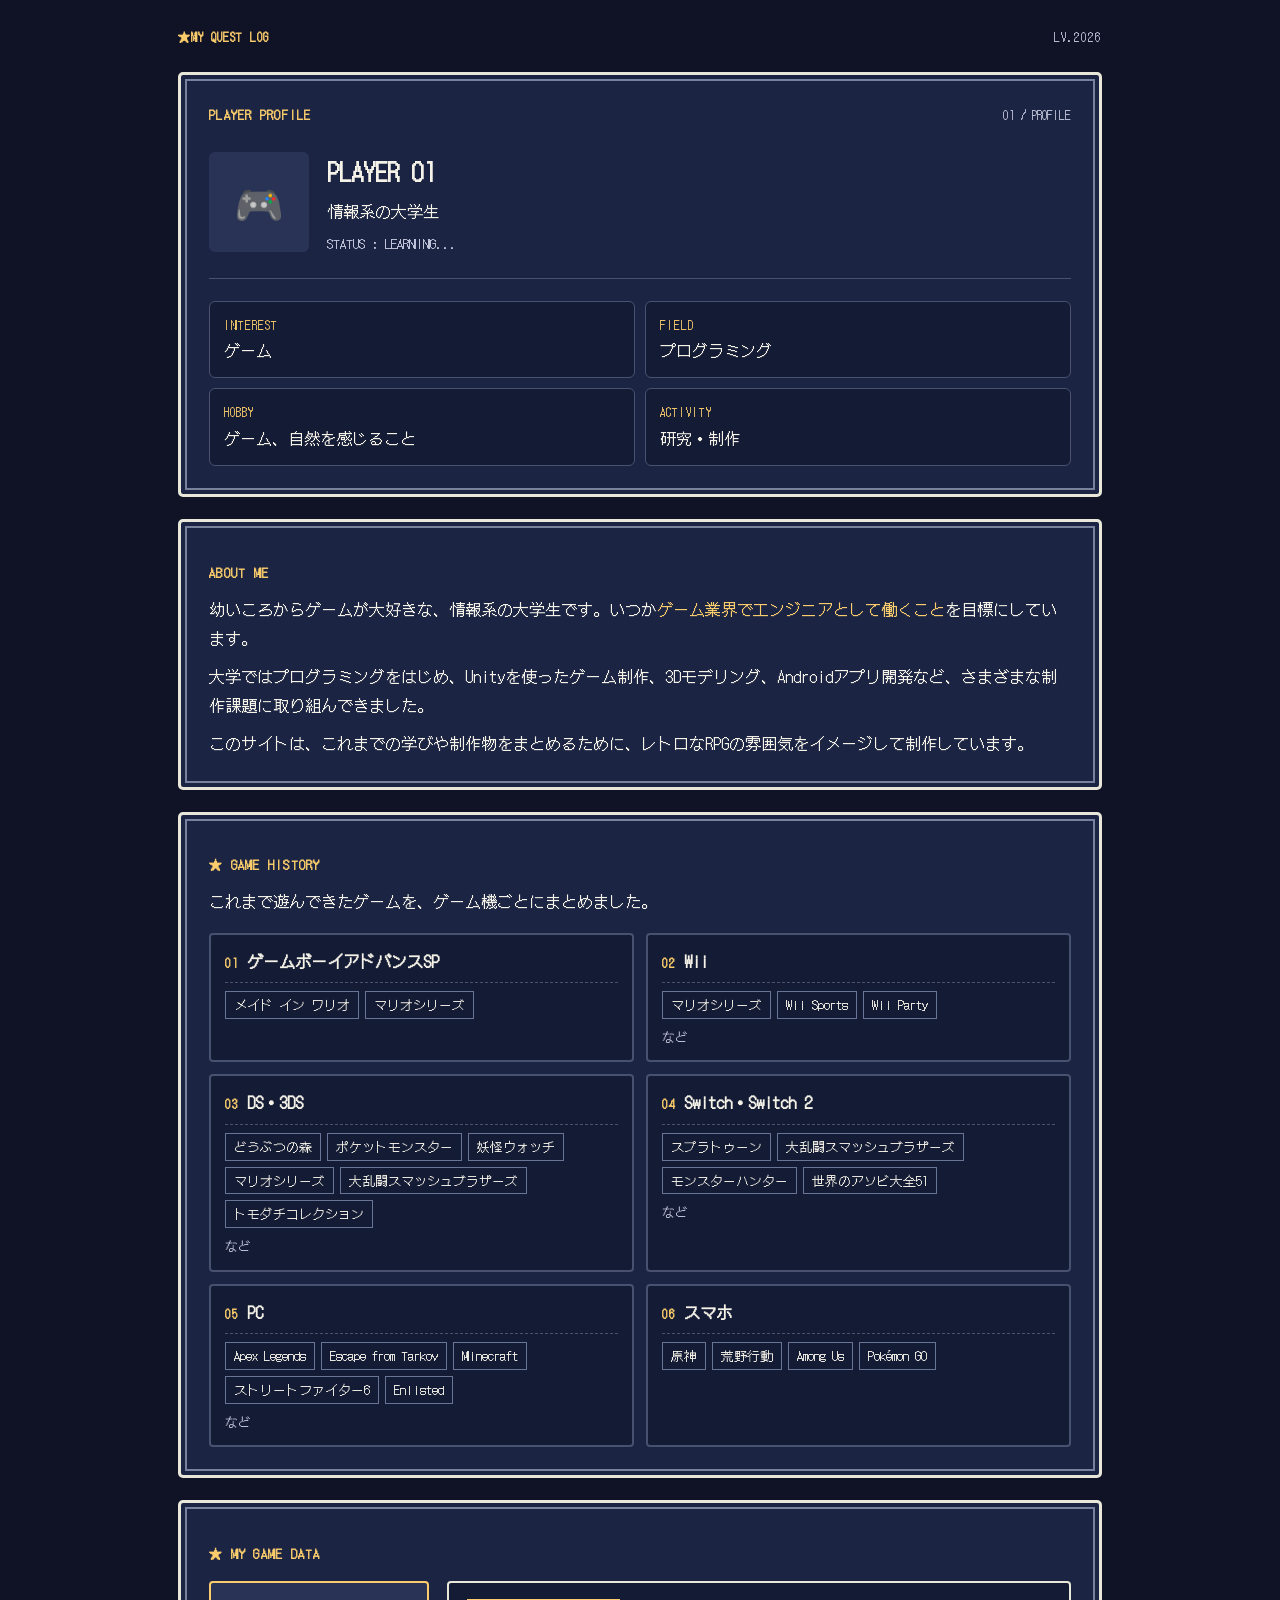
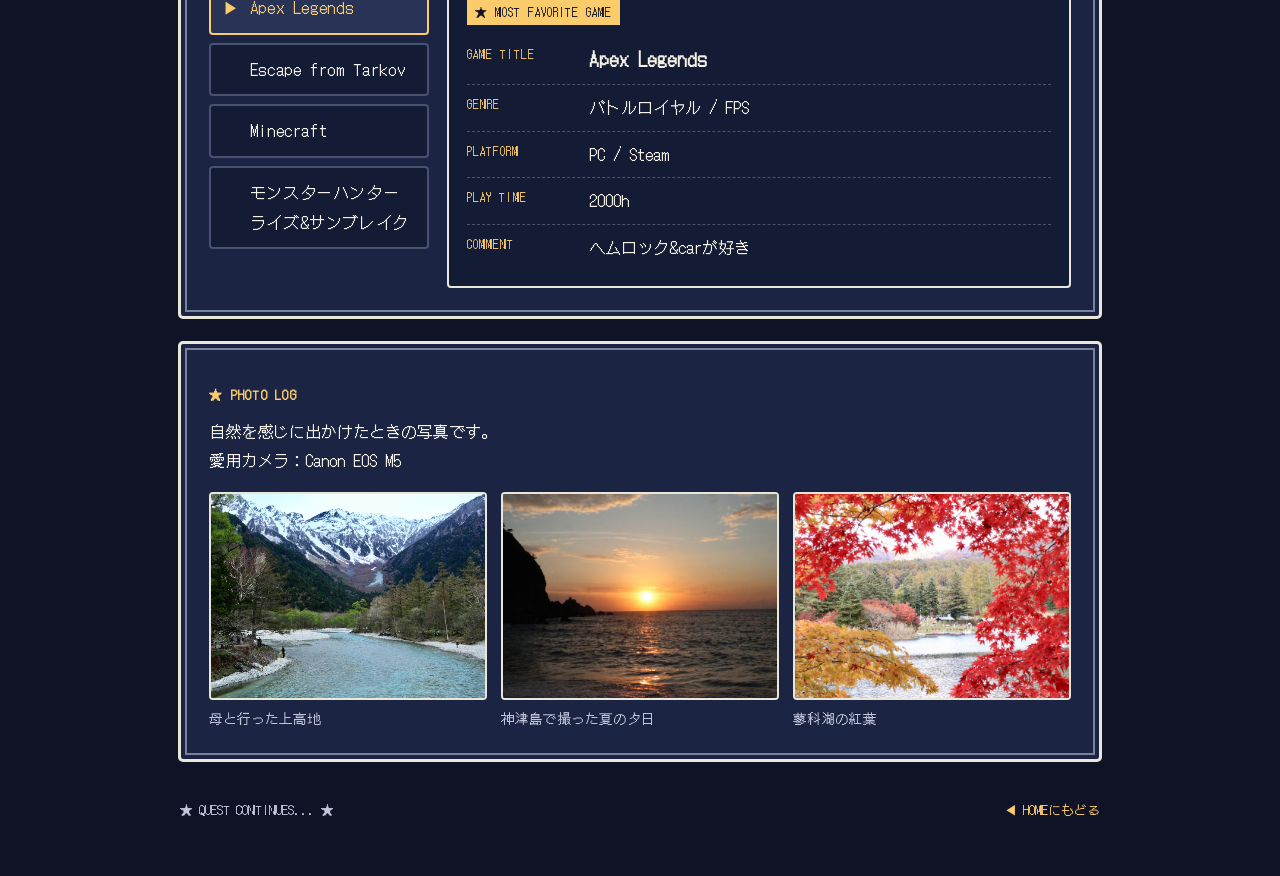
==== player.html @ a6760863 "Initial commit" ====
<!DOCTYPE html>
<html lang="ja">
<head>
    <meta charset="UTF-8">
    <meta name="viewport" content="width=device-width, initial-scale=1.0">
    <meta name="robots" content="noindex, nofollow">
    <meta name="theme-color" content="#101326">

    <title>PLAYER | MY QUEST LOG</title>

    <link rel="preconnect" href="https://fonts.googleapis.com">
    <link rel="preconnect" href="https://fonts.gstatic.com" crossorigin>
    <link rel="stylesheet" href="https://fonts.googleapis.com/css2?family=DotGothic16&display=swap">
    
    <link rel="stylesheet" href="css/common.css">
    <link rel="stylesheet" href="css/player.css">
    <script src="js/transition.js" defer></script>
    <script src="js/game-data.js" defer></script>
</head>
<body class="player-page">
    <div class="page-container">
        <header class="topbar">
            <a class="brand" href="index.html">★MY QUEST LOG</a>
            <span>LV.2026</span>
        </header>
    
        <main id="main-content">
            <!-- プロフィール -->
            <section class="window profile">
                <div class="window-header">
                    <h1 class="window-heading">PLAYER PROFILE</h1>
                    <span class="page-number">01 / PROFILE</span>
                </div>
    
                <div class="profile-main">
                    <div class="profile-icon" aria-hidden="true">🎮</div>
                    <div>
                        <h2 class="profile-name">PLAYER 01</h2>
                        <p class="profile-job">情報系の大学生</p>
                        <p class="profile-status">STATUS : LEARNING...</p>
                    </div>
                </div>
    
                <dl class="status-grid">
                    <div class="status-item">
                        <dt>INTEREST</dt>
                        <dd>ゲーム</dd>
                    </div>
                    <div class="status-item">
                        <dt>FIELD</dt>
                        <dd>プログラミング</dd>
                    </div>
                    <div class="status-item">
                        <dt>HOBBY</dt>
                        <dd>ゲーム、自然を感じること</dd>
                    </div>
                    <div class="status-item">
                        <dt>ACTIVITY</dt>
                        <dd>研究・制作</dd>
                    </div>
                </dl>
            </section>
    
            <!--自己紹介文-->
            <section class="window about">
                <h2 class="window-heading">ABOUT ME</h2>
                <p>幼いころからゲームが大好きな、情報系の大学生です。いつか<strong class="about-goal">ゲーム業界でエンジニアとして働くこと</strong>を目標にしています。</p>
                <p>大学ではプログラミングをはじめ、Unityを使ったゲーム制作、3Dモデリング、Androidアプリ開発など、さまざまな制作課題に取り組んできました。</p>
                <p>このサイトは、これまでの学びや制作物をまとめるために、レトロなRPGの雰囲気をイメージして制作しています。</p>
            </section>

            <!--これまで遊んできたゲーム（ゲーム機ごと）-->
            <section class="window game-history">
                <h2 class="window-heading">★ GAME HISTORY</h2>
                <p class="history-lead">これまで遊んできたゲームを、ゲーム機ごとにまとめました。</p>

                <!--
                    ゲーム機を足すときは、<li class="history-item"> から </li> までをコピーして書き換える
                    ゲームを足すときは、<li>ゲーム名</li> を1行足す
                -->
                <ol class="history-list">
                    <li class="history-item">
                        <h3 class="history-platform"><span class="history-number">01</span>ゲームボーイアドバンスSP</h3>
                        <ul class="history-games">
                            <li>メイド イン ワリオ</li>
                            <li>マリオシリーズ</li>
                        </ul>
                    </li>

                    <li class="history-item">
                        <h3 class="history-platform"><span class="history-number">02</span>Wii</h3>
                        <ul class="history-games">
                            <li>マリオシリーズ</li>
                            <li>Wii Sports</li>
                            <li>Wii Party</li>
                        </ul>
                        <p class="history-more">など</p>
                    </li>

                    <li class="history-item">
                        <h3 class="history-platform"><span class="history-number">03</span>DS・3DS</h3>
                        <ul class="history-games">
                            <li>どうぶつの森</li>
                            <li>ポケットモンスター</li>
                            <li>妖怪ウォッチ</li>
                            <li>マリオシリーズ</li>
                            <li>大乱闘スマッシュブラザーズ</li>
                            <li>トモダチコレクション</li>
                        </ul>
                        <p class="history-more">など</p>
                    </li>

                    <li class="history-item">
                        <h3 class="history-platform"><span class="history-number">04</span>Switch・Switch 2</h3>
                        <ul class="history-games">
                            <li>スプラトゥーン</li>
                            <li>大乱闘スマッシュブラザーズ</li>
                            <li>モンスターハンター</li>
                            <li>世界のアソビ大全51</li>
                        </ul>
                        <p class="history-more">など</p>
                    </li>

                    <li class="history-item">
                        <h3 class="history-platform"><span class="history-number">05</span>PC</h3>
                        <ul class="history-games">
                            <li>Apex Legends</li>
                            <li>Escape from Tarkov</li>
                            <li>Minecraft</li>
                            <li>ストリートファイター6</li>
                            <li>Enlisted</li>
                        </ul>
                        <p class="history-more">など</p>
                    </li>

                    <li class="history-item">
                        <h3 class="history-platform"><span class="history-number">06</span>スマホ</h3>
                        <ul class="history-games">
                            <li>原神</li>
                            <li>荒野行動</li>
                            <li>Among Us</li>
                            <li>Pokémon GO</li>
                        </ul>
                    </li>
                </ol>
            </section>

            <!--好きなゲーム-->
            <section class="window game-data">
                <h2 class="window-heading">★ MY GAME DATA</h2>

                <div class="game-data-layout">
                    <!--左：ゲーム選択メニュー-->
                    <ul class="game-list" id="game-list"></ul>

                    <!--右：選んだゲームの詳細-->
                    <div class="game-detail" id="game-detail" aria-live="polite">
                        <p class="game-main-badge" id="game-main-badge">★ MOST FAVORITE GAME</p>
                        <dl class="game-detail-list">
                            <div class="game-detail-row">
                                <dt>GAME TITLE</dt>
                                <dd class="game-title" id="game-title"></dd>
                            </div>
                            <div class="game-detail-row">
                                <dt>GENRE</dt>
                                <dd id="game-genre"></dd>
                            </div>
                            <div class="game-detail-row">
                                <dt>PLATFORM</dt>
                                <dd id="game-platform"></dd>
                            </div>
                            <div class="game-detail-row">
                                <dt>PLAY TIME</dt>
                                <dd id="game-play-time"></dd>
                            </div>
                            <div class="game-detail-row">
                                <dt>COMMENT</dt>
                                <dd id="game-comment"></dd>
                            </div>
                        </dl>
                    </div>
                </div>
            </section>

            <!--自分で撮った自然の写真-->
            <section class="window photo-log">
                <h2 class="window-heading">★ PHOTO LOG</h2>
                <p class="photo-lead">自然を感じに出かけたときの写真です。
                    <br>愛用カメラ：Canon EOS M5
                </p>

                <div class="photo-grid">
                    <!--
                        写真を入れるときは「NO IMAGE」を次の1行に置き換える
                        <img src="images/photo01.jpg" alt="写真の内容の説明" loading="lazy">
                    -->
                    <figure class="photo-card">
                        <div class="photo-frame"><img src="./images/photo1.jpg" alt="上高地の風景"></div>
                        <figcaption>母と行った上高地</figcaption>
                    </figure>

                    <figure class="photo-card">
                        <div class="photo-frame"><img src="./images/photo2.jpg" alt="神津島の夕日"></div>
                        <figcaption>神津島で撮った夏の夕日</figcaption>
                    </figure>

                    <figure class="photo-card">
                        <div class="photo-frame"><img src="./images/photo3.jpg" alt="蓼科湖の紅葉"></div>
                        <figcaption>蓼科湖の紅葉</figcaption>
                    </figure>
                </div>
            </section>
        </main>
    
        <footer>
            <span>★ QUEST CONTINUES... ★</span>
            <a href="index.html">◀ HOMEにもどる</a>
        </footer>
    </div>
</body>
</html>
---- css/common.css ----
/*前ページ共通のCSS*/

/*全体の色*/
:root{
    --bg: #101326;
    --panel: #1b2443;
    --text: #f5f2e8;
    --muted: #c3c6db;
    --accent: #facc6b;
    --border: #e8e7d9;
}

/*paddingを内側に含める*/
*{
    box-sizing: border-box;
}

/*ページ内リンクのスクロール*/
html{
    scroll-behavior: smooth;
}

body{
    margin: 0px;
    background: var(--bg);
    color: var(--text);
    font-size: 16px;
    line-height: 1.85;
    font-family: "DotGothic16", sans-serif;
    image-rendering: pixelated;  /* ドットのぼやけを防ぐ */
}

/*リンクの色 */
a {
    color: inherit;
}

/*キーボード操作で選んだときの黄色い枠 */
a:focus-visible,
button:focus-visible {
    outline: 3px solid var(--accent);
    outline-offset: 4px;
}

/*ボタンの文字を本文と同じフォントにする */
button {
    font: inherit;
}

/*画面中央のコンテンツ部分 */
.page-container {
    position: relative;
    max-width: 980px;
    margin: 0 auto;
    padding: 26px 28px 40px;
}

/*ページ上部のバー*/
.topbar {
    display: flex;
    justify-content: space-between;
    align-items: center;
    gap: 20px;
    margin: 0 0 24px;
    font-size: 0.75rem;
    letter-spacing: 0.08em;
    color: var(--muted);
}

/*左上のサイト名*/
.topbar .brand {
    color: var(--accent);
    font-weight: bold;
    text-decoration: none;
}

/*二重枠ウィンドウ */
.window {
    margin-bottom: 22px;
    padding: 28px;
    background: var(--panel);
    border: 3px solid var(--border);
    border-radius: 5px;
    box-shadow:
        inset 0 0 0 4px var(--panel),
        inset 0 0 0 6px #78829d;
}

/*ウィンドウの小見出し*/
.window-heading {
    font-size: 0.79rem;
    color: var(--accent);
    letter-spacing: 0.1em;
    font-weight: 700;
}

/*見出しの行：左にタイトル、右にページ番号（PLAYER・PROJECTSなど）*/
.window-header {
    display: flex;
    justify-content: space-between;
    align-items: baseline;
    gap: 12px;
}

/*h1 の標準の余白を消す*/
.window-header h1 {
    margin: 0;
}

.page-number {
    font-size: 0.75rem;
    color: var(--muted);
}

/*「★ MAIN QUEST」などの区切りの見出し（PROJECTS・RESEARCH）*/
.section-heading {
    margin: 28px 0 0;
    padding-bottom: 6px;
    border-bottom: 1px dashed #485270;
    font-size: 0.85rem;
    color: var(--accent);
    letter-spacing: 0.1em;
}

/*「授業制作」などの小さい札を横に並べる（PROJECTS・RESEARCH）*/
.tag-list {
    display: flex;
    flex-wrap: wrap;
    gap: 6px;
}

.tag {
    padding: 2px 9px;
    border: 1px solid #687597;
    font-size: 0.8rem;
}

/*ページ下部*/
footer {
    display: flex;
    flex-wrap: wrap;
    justify-content: space-between;
    gap: 20px;
    padding: 14px 2px;
    font-size: 0.8rem;
    color: var(--muted);
}

footer a {
    color: var(--accent);
    text-decoration: none;
}

/*ページを開いたとき*/
.page-container {
    animation: quest-enter 0.35s ease-out both;
}

/*ページを離れるときに上へ消える*/
.page-exiting .page-container {
    animation: quest-exit 0.45s ease-in forwards;
}

@keyframes quest-enter {
    from {
        opacity: 0;
        transform: translateY(8px);
    }

    to {
        opacity: 1;
        transform: translateY(0);
    }
}

@keyframes quest-exit {
    from {
        opacity: 1;
        transform: translateY(0);
    }

    to {
        opacity: 0;
        transform: translateY(-8px);
    }
}

/*スマホ幅(620px以下)*/
@media (max-width: 620px) {
    .page-container {
        padding: 18px 14px 25px;
    }

    .topbar {
        flex-wrap: wrap;
        font-size: 0.64rem;
    }

    .window {
        padding: 18px;
    }
}
---- css/player.css ----
/* MY QUEST LOG | PLAYER */

/*アイコンと名前を横に並べる*/
.profile-main {
    display: flex;
    align-items: center;
    gap: 18px;
    margin-top: 22px;
    padding-bottom: 22px;
    border-bottom: 1px solid #485270;
}

/*アイコン枠*/
.profile-icon {
    display: grid;
    place-items: center;
    flex-shrink: 0;
    width: 100px;
    height: 100px;
    background: #283356;
    border-radius: 6px;
    font-size: 2.5rem;
}

.profile-name {
    margin: 0;
    font-size: 1.5rem;
}

.profile-job {
    margin: 4px 0 0;
}

.profile-status {
    margin: 4px 0 0;
    font-size: 0.85rem;
    color: var(--muted);
}

/*ステータスを2列×2行に並べる*/
.status-grid {
    display: grid;
    grid-template-columns: repeat(2, 1fr);
    gap: 10px;
    margin: 22px 0 0;
}

.status-item {
    padding: 12px 14px;
    background: #141b34;
    border: 1px solid #485270;
    border-radius: 6px;
}

.status-item dt {
    font-size: 0.75rem;
    color: var(--accent);
    letter-spacing: 0.08em;
}

/*ddの標準の左余白を消す*/
.status-item dd {
    margin: 0;
}

/*ABOUT ME*/
.about p {
    margin: 8px 0 0;
}

/*目標の部分だけ黄色にする*/
.about-goal {
    color: var(--accent);
    font-weight: normal;
}

/*GAME HISTORY*/
.history-lead {
    margin: 8px 0 0;
}

/*ゲーム機ごとの箱を2列に並べる*/
.history-list {
    display: grid;
    grid-template-columns: repeat(2, 1fr);
    gap: 12px;
    margin: 16px 0 0;
    padding: 0;
    list-style: none;
}

.history-item {
    padding: 12px 14px;
    background: #141b34;
    border: 2px solid #485270;
    border-radius: 4px;
}

/*ゲーム機の名前*/
.history-platform {
    display: flex;
    align-items: baseline;
    gap: 8px;
    margin: 0 0 8px;
    padding-bottom: 6px;
    border-bottom: 1px dashed #485270;
    font-size: 1rem;
}

/*「01」などの番号*/
.history-number {
    color: var(--accent);
    font-size: 0.75rem;
    letter-spacing: 0.08em;
}

/*ゲーム名を札にして横に並べる*/
.history-games {
    display: flex;
    flex-wrap: wrap;
    gap: 6px;
    margin: 0;
    padding: 0;
    list-style: none;
}

.history-games li {
    padding: 1px 8px;
    border: 1px solid #687597;
    font-size: 0.8rem;
}

/*最後の「など」*/
.history-more {
    margin: 6px 0 0;
    color: var(--muted);
    font-size: 0.8rem;
}

/*MY GAME DATA：左にメニュー、右に詳細*/
.game-data-layout {
    display: grid;
    grid-template-columns: 220px 1fr;
    gap: 18px;
    align-items: start;
    margin-top: 16px;
}

/*ゲーム選択メニュー*/
.game-list {
    display: flex;
    flex-direction: column;
    gap: 8px;
    margin: 0;
    padding: 0;
    list-style: none;
}

.game-button {
    display: flex;
    align-items: baseline;
    gap: 10px;
    width: 100%;
    padding: 10px 12px;
    color: var(--text);
    background: #141b34;
    border: 2px solid #485270;
    border-radius: 4px;
    text-align: left;
    letter-spacing: 0.04em;
    cursor: pointer;
    transition: background-color 0.15s, border-color 0.15s, color 0.15s;
}

/*▶ は普段は透明にして、幅だけ残す*/
.game-pointer {
    color: transparent;
}

/*選択中のゲーム（JS が is-active を付ける）*/
.game-button.is-active {
    color: var(--accent);
    background: #283356;
    border-color: var(--accent);
}

.game-button.is-active .game-pointer {
    color: var(--accent);
}

/*選んだゲームの詳細*/
.game-detail {
    padding: 16px 18px;
    background: #141b34;
    border: 2px solid var(--border);
    border-radius: 4px;
}

/*★ MAIN GAME の札（メインのゲームだけ表示）*/
.game-main-badge {
    width: fit-content;
    margin: 0 0 10px;
    padding: 2px 8px;
    color: var(--bg);
    background: var(--accent);
    font-size: 0.75rem;
    letter-spacing: 0.08em;
}

.game-detail-list {
    margin: 0;
}

/*項目名と値を横に並べる*/
.game-detail-row {
    display: grid;
    grid-template-columns: 110px 1fr;
    gap: 12px;
    padding: 8px 0;
    border-bottom: 1px dashed #485270;
}

.game-detail-row:last-child {
    border-bottom: 0;
}

.game-detail-row dt {
    font-size: 0.75rem;
    color: var(--accent);
    letter-spacing: 0.08em;
}

.game-detail-row dd {
    margin: 0;
}

.game-title {
    font-size: 1.1rem;
    font-weight: bold;
}

/*切り替えたときに軽くフェードさせる*/
.game-detail.is-changing {
    animation: game-fade 0.25s ease-out;
}

@keyframes game-fade {
    from {
        opacity: 0.3;
    }

    to {
        opacity: 1;
    }
}

/*PHOTO LOG*/
.photo-lead {
    margin: 8px 0 0;
}

/*写真を3列に並べる*/
.photo-grid {
    display: grid;
    grid-template-columns: repeat(3, 1fr);
    gap: 14px;
    margin-top: 16px;
}

/*figure の標準の余白を消す*/
.photo-card {
    margin: 0;
}

/*写真の枠：縦横比を4:3にそろえる*/
.photo-frame {
    display: grid;
    place-items: center;
    aspect-ratio: 4 / 3;
    overflow: hidden;
    color: var(--muted);
    background: #141b34;
    border: 2px solid var(--border);
    border-radius: 4px;
    font-size: 0.8rem;
    letter-spacing: 0.08em;
}

/*枠いっぱいに写真を表示する（はみ出た部分は切り取る）*/
.photo-frame img {
    display: block;
    width: 100%;
    aspect-ratio: 4 / 3;
    object-fit: cover;
    image-rendering: auto;  /* bodyのpixelatedを写真には効かせない */
}

.photo-card figcaption {
    margin-top: 6px;
    color: var(--muted);
    font-size: 0.85rem;
}

/* スマホ幅用*/
@media (max-width: 620px) {
    /*写真を1列にする*/
    .photo-grid {
        grid-template-columns: 1fr;
    }


    .status-grid {
        grid-template-columns: 1fr;
    }

    /*ゲーム機の箱を1列にする*/
    .history-list {
        grid-template-columns: 1fr;
    }

    .profile-icon {
        width: 72px;
        height: 72px;
        font-size: 1.8rem;
    }

    /*ゲーム一覧の下に詳細を並べる*/
    .game-data-layout {
        grid-template-columns: 1fr;
    }

    .game-detail-row {
        grid-template-columns: 90px 1fr;
    }
}

/*動きを減らす設定では演出を止める*/
@media (prefers-reduced-motion: reduce) {
    .game-detail.is-changing {
        animation: none;
    }

    .game-button {
        transition: none;
    }
}
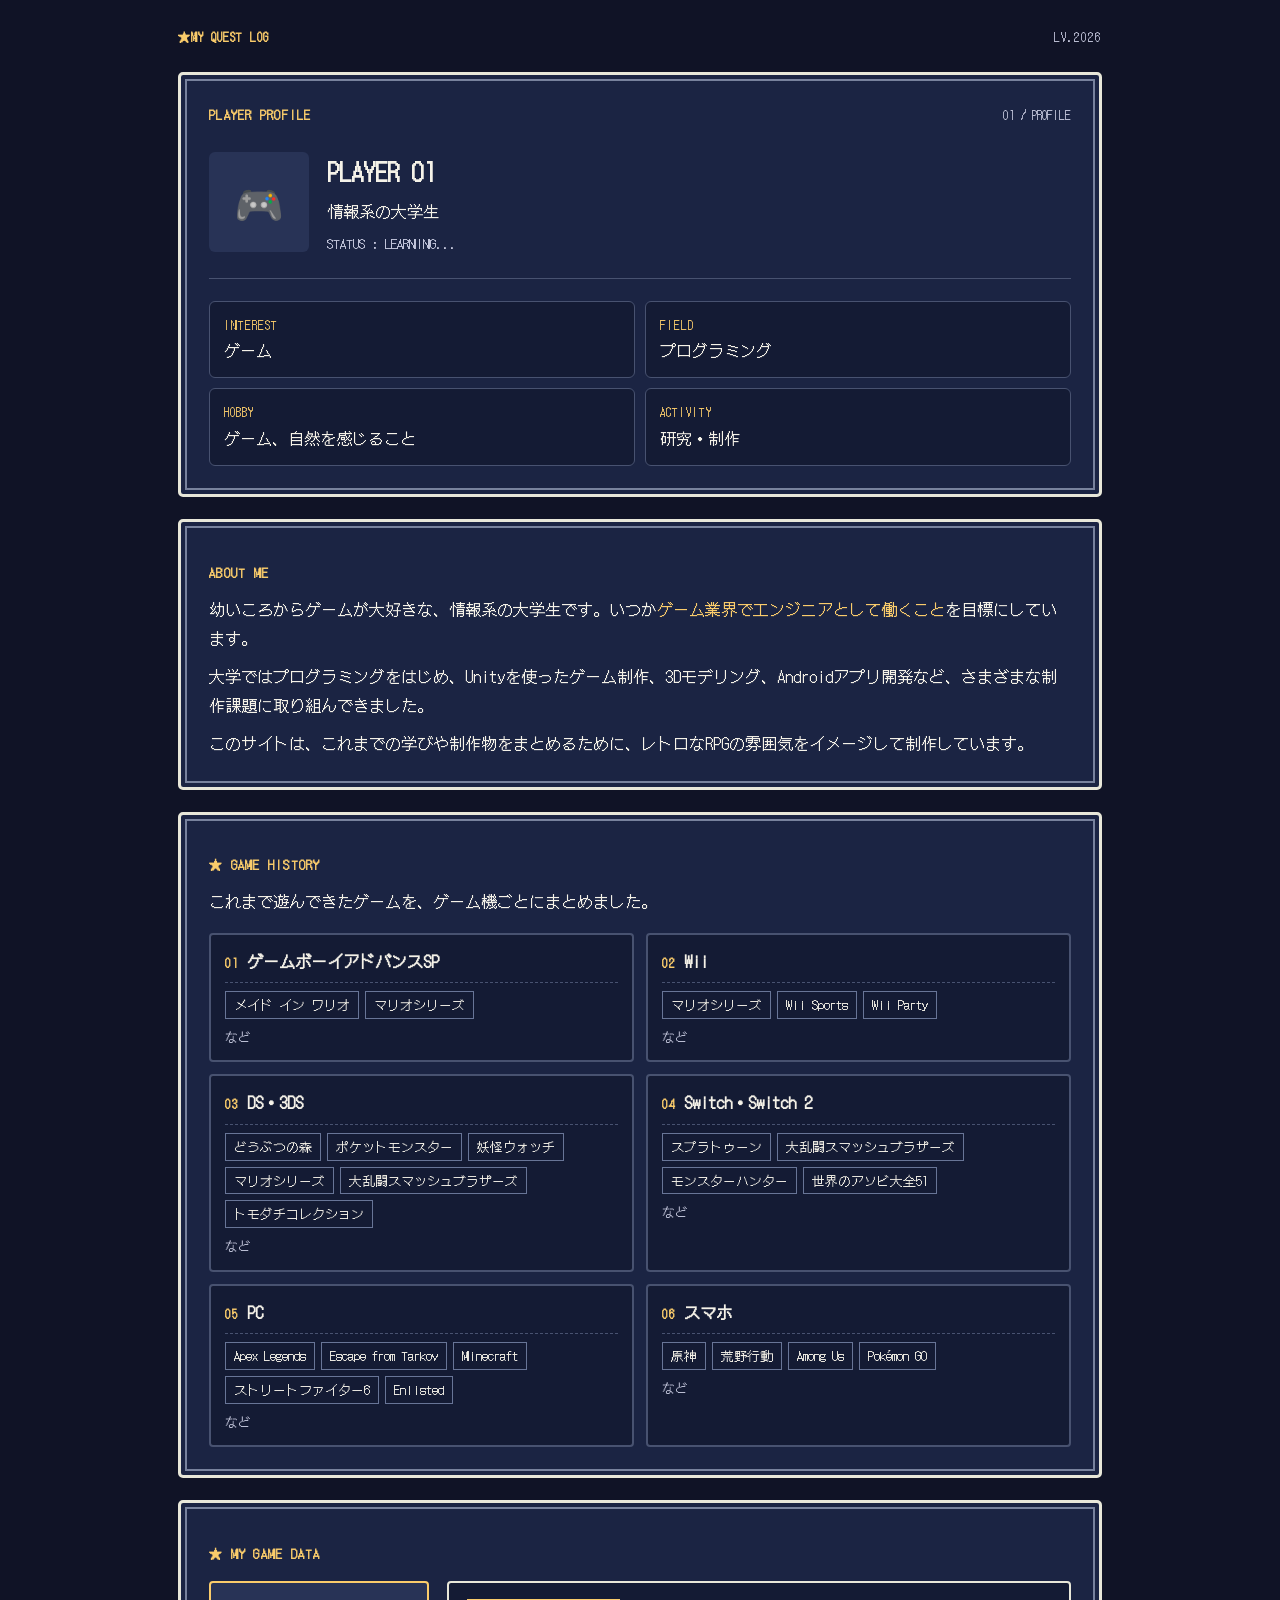
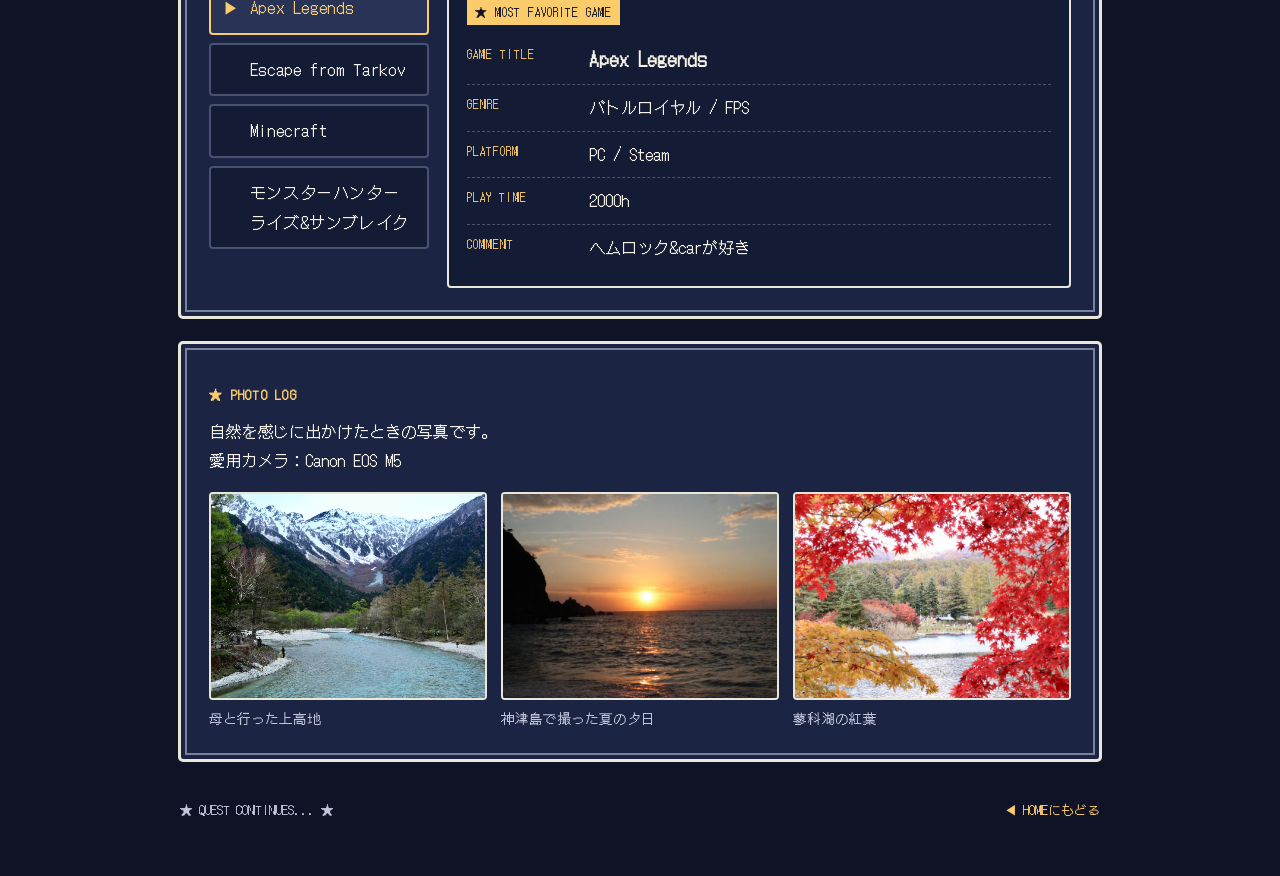
==== commit b4b41f18: "Update player.html" ====
--- a/player.html
+++ b/player.html
@@ -74,10 +74,6 @@
                 <h2 class="window-heading">★ GAME HISTORY</h2>
                 <p class="history-lead">これまで遊んできたゲームを、ゲーム機ごとにまとめました。</p>
 
-                <!--
-                    ゲーム機を足すときは、<li class="history-item"> から </li> までをコピーして書き換える
-                    ゲームを足すときは、<li>ゲーム名</li> を1行足す
-                -->
                 <ol class="history-list">
                     <li class="history-item">
                         <h3 class="history-platform"><span class="history-number">01</span>ゲームボーイアドバンスSP</h3>
@@ -85,6 +81,7 @@
                             <li>メイド イン ワリオ</li>
                             <li>マリオシリーズ</li>
                         </ul>
+                        <p class="history-more">など</p>
                     </li>
 
                     <li class="history-item">
@@ -141,6 +138,7 @@
                             <li>Among Us</li>
                             <li>Pokémon GO</li>
                         </ul>
+                        <p class="history-more">など</p>
                     </li>
                 </ol>
             </section>
